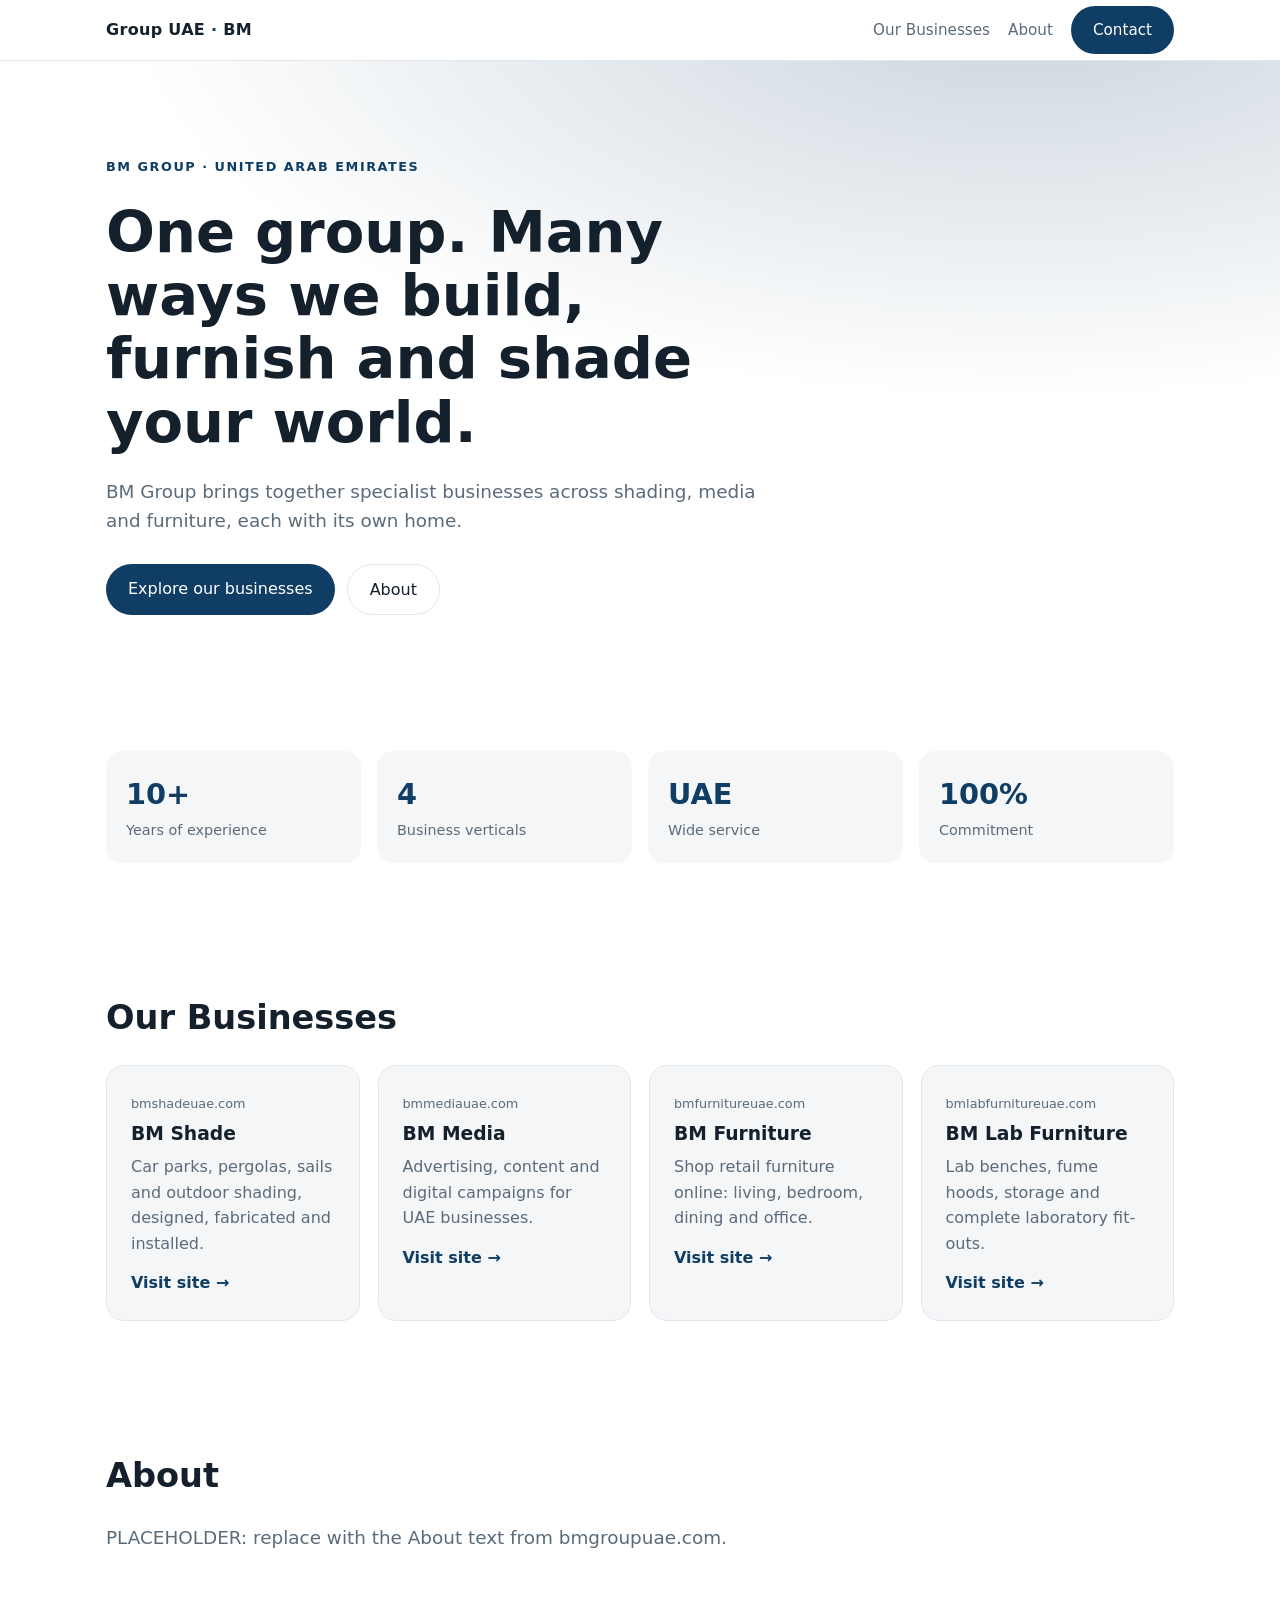
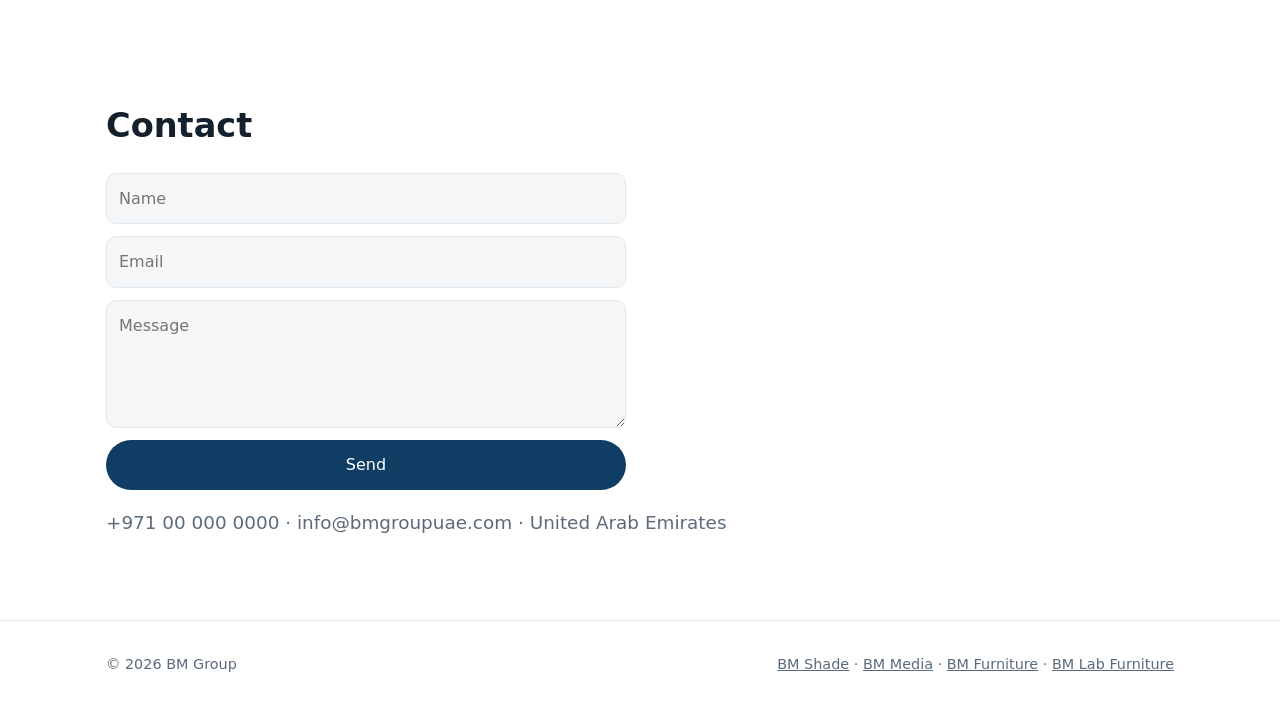
==== sites/main/index.html @ 3928d762 "Add multi-domain static sites for BM Group verticals Co-Authored-By: Claude Sonnet 5.5 <noreply@anth" ====
<!doctype html><html lang="en"><head><meta charset="utf-8"><meta name="viewport" content="width=device-width,initial-scale=1">
<title>BM Group UAE</title><meta name="description" content="BM Group brings together specialist businesses across shading, media and furniture, each with its own home."><link rel="canonical" href="https://bmgroupuae.com/">
<meta property="og:title" content="BM Group UAE"><meta property="og:description" content="BM Group brings together specialist businesses across shading, media and furniture, each with its own home."><meta name="theme-color" content="#0f3d63">
<link rel="stylesheet" href="styles.css"><style>:root{--accent:#0f3d63}</style></head><body>
<header><div class="wrap"><a class="logo" href="/">Group UAE <span>·</span> BM</a><nav><a href="#verticals">Our Businesses</a><a href="#about">About</a><a class="btn" href="#contact">Contact</a></nav></div></header>
<main><section class="hero"><div class="wrap"><div class="kicker">BM Group · United Arab Emirates</div><h1>One group. Many ways we build, furnish and shade your world.</h1><p class="sub">BM Group brings together specialist businesses across shading, media and furniture, each with its own home.</p>
<div class="cta"><a class="btn" href="#verticals">Explore our businesses</a><a class="btn ghost" href="#about">About</a></div></div></section>
<section><div class="wrap stats"><div class="stat reveal"><b>10+</b><span>Years of experience</span></div><div class="stat reveal"><b>4</b><span>Business verticals</span></div><div class="stat reveal"><b>UAE</b><span>Wide service</span></div><div class="stat reveal"><b>100%</b><span>Commitment</span></div></div></section><section id="verticals"><div class="wrap"><h2 class="reveal">Our Businesses</h2><div class="grid"><a class="card reveal" href="https://bmshadeuae.com"><span class="dom">bmshadeuae.com</span><h3>BM Shade</h3><p>Car parks, pergolas, sails and outdoor shading, designed, fabricated and installed.</p><span class="go">Visit site →</span></a><a class="card reveal" href="https://bmmediauae.com"><span class="dom">bmmediauae.com</span><h3>BM Media</h3><p>Advertising, content and digital campaigns for UAE businesses.</p><span class="go">Visit site →</span></a><a class="card reveal" href="https://bmfurnitureuae.com"><span class="dom">bmfurnitureuae.com</span><h3>BM Furniture</h3><p>Shop retail furniture online: living, bedroom, dining and office.</p><span class="go">Visit site →</span></a><a class="card reveal" href="https://bmlabfurnitureuae.com"><span class="dom">bmlabfurnitureuae.com</span><h3>BM Lab Furniture</h3><p>Lab benches, fume hoods, storage and complete laboratory fit-outs.</p><span class="go">Visit site →</span></a></div></div></section>
<section id="about"><div class="wrap"><h2 class="reveal">About</h2><p class="sub reveal">PLACEHOLDER: replace with the About text from bmgroupuae.com.</p></div></section>
<section id="contact"><div class="wrap"><h2>Contact</h2><form id="contactform" data-to="info@bmgroupuae.com"><input name="name" placeholder="Name" required><input name="email" type="email" placeholder="Email" required><textarea name="message" rows="4" placeholder="Message" required></textarea><button class="btn">Send</button></form>
<p class="sub">+971 00 000 0000 · info@bmgroupuae.com · United Arab Emirates</p></div></section></main>
<footer><div class="wrap"><span>© 2026 BM Group</span><span><a href="https://bmshadeuae.com">BM Shade</a> · <a href="https://bmmediauae.com">BM Media</a> · <a href="https://bmfurnitureuae.com">BM Furniture</a> · <a href="https://bmlabfurnitureuae.com">BM Lab Furniture</a></span></div></footer>
<script src="main.js"></script></body></html>
---- sites/main/styles.css ----
:root{--accent:#0f3d63;--bg:#fff;--fg:#14202b;--muted:#5b6b7a;--card:#f4f6f8;--line:#e2e7ec}
@media (prefers-color-scheme:dark){:root{--bg:#0d1319;--fg:#eef2f6;--muted:#9aa9b8;--card:#161e27;--line:#26313d}}
*{box-sizing:border-box}html{scroll-behavior:smooth}
body{margin:0;font:16px/1.6 system-ui,-apple-system,Segoe UI,Roboto,sans-serif;background:var(--bg);color:var(--fg)}
a{color:inherit}.wrap{max-width:1100px;margin:0 auto;padding:0 16px}
header{position:sticky;top:0;z-index:10;background:color-mix(in srgb,var(--bg) 88%,transparent);backdrop-filter:blur(10px);border-bottom:1px solid var(--line)}
header .wrap{display:flex;align-items:center;justify-content:space-between;height:60px;gap:12px}
.logo{font-weight:800;letter-spacing:.02em;text-decoration:none}.logo span{color:var(--accent)}
nav{display:flex;gap:18px;align-items:center;font-size:.95rem}nav a{text-decoration:none;color:var(--muted)}nav a:hover{color:var(--fg)}
.btn{display:inline-block;background:var(--accent);color:#fff!important;padding:12px 22px;border-radius:999px;text-decoration:none;font-weight:600;border:0;cursor:pointer;font:inherit;transition:transform .15s}
.btn:hover{transform:translateY(-2px)}.btn.ghost{background:transparent;color:var(--fg)!important;border:1px solid var(--line)}
.hero{padding:96px 0 72px;background:radial-gradient(900px 400px at 80% -10%,color-mix(in srgb,var(--accent) 22%,transparent),transparent)}
.kicker{color:var(--accent);font-weight:700;text-transform:uppercase;font-size:.8rem;letter-spacing:.12em}
h1{font-size:clamp(2rem,5.5vw,3.6rem);line-height:1.1;margin:.4em 0;max-width:18ch}h2{font-size:clamp(1.5rem,3vw,2.1rem);margin:0 0 .6em}
.sub{color:var(--muted);font-size:1.15rem;max-width:56ch}.cta{display:flex;gap:12px;flex-wrap:wrap;margin-top:28px}
section{padding:64px 0}.stats{display:grid;grid-template-columns:repeat(auto-fit,minmax(150px,1fr));gap:16px}
.stat{background:var(--card);border-radius:16px;padding:20px}.stat b{font-size:1.8rem;color:var(--accent);display:block}.stat span{color:var(--muted);font-size:.9rem}
.grid{display:grid;grid-template-columns:repeat(auto-fill,minmax(240px,1fr));gap:18px}
.card{background:var(--card);border:1px solid var(--line);border-radius:18px;padding:24px;text-decoration:none;display:block;transition:transform .2s,border-color .2s}
.card:hover{transform:translateY(-4px);border-color:var(--accent)}.card h3{margin:.2em 0}.card p{color:var(--muted);margin:.3em 0 0}
.card .go{color:var(--accent);font-weight:600;margin-top:14px;display:inline-block}.card .dom{font-size:.8rem;color:var(--muted)}
.thumb{height:140px;border-radius:12px;margin-bottom:14px;background:linear-gradient(135deg,color-mix(in srgb,var(--accent) 35%,var(--card)),var(--card))}
.price{font-weight:700;color:var(--accent)}.row{display:flex;justify-content:space-between;align-items:center;gap:10px;margin-top:12px}
.chips{display:flex;gap:8px;flex-wrap:wrap;margin-bottom:20px}.chip{border:1px solid var(--line);background:transparent;color:var(--fg);padding:6px 14px;border-radius:999px;cursor:pointer;font:inherit}.chip.on{background:var(--accent);color:#fff;border-color:var(--accent)}
form{display:grid;gap:12px;max-width:520px}input,textarea{padding:12px;border-radius:10px;border:1px solid var(--line);background:var(--card);color:var(--fg);font:inherit}
footer{border-top:1px solid var(--line);padding:32px 0;color:var(--muted);font-size:.9rem}footer .wrap{display:flex;justify-content:space-between;flex-wrap:wrap;gap:12px}
.reveal{opacity:0;transform:translateY(18px);transition:.6s}.reveal.in{opacity:1;transform:none}
#cart{position:fixed;top:0;right:0;height:100%;width:min(380px,100%);background:var(--bg);border-left:1px solid var(--line);padding:20px;transform:translateX(100%);transition:.3s;z-index:20;overflow:auto}
#cart.open{transform:none}.line{display:flex;justify-content:space-between;gap:8px;padding:10px 0;border-bottom:1px solid var(--line)}
@media(max-width:640px){nav a:not(.btn){display:none}}
@media(prefers-reduced-motion:reduce){*{transition:none!important}.reveal{opacity:1;transform:none}}
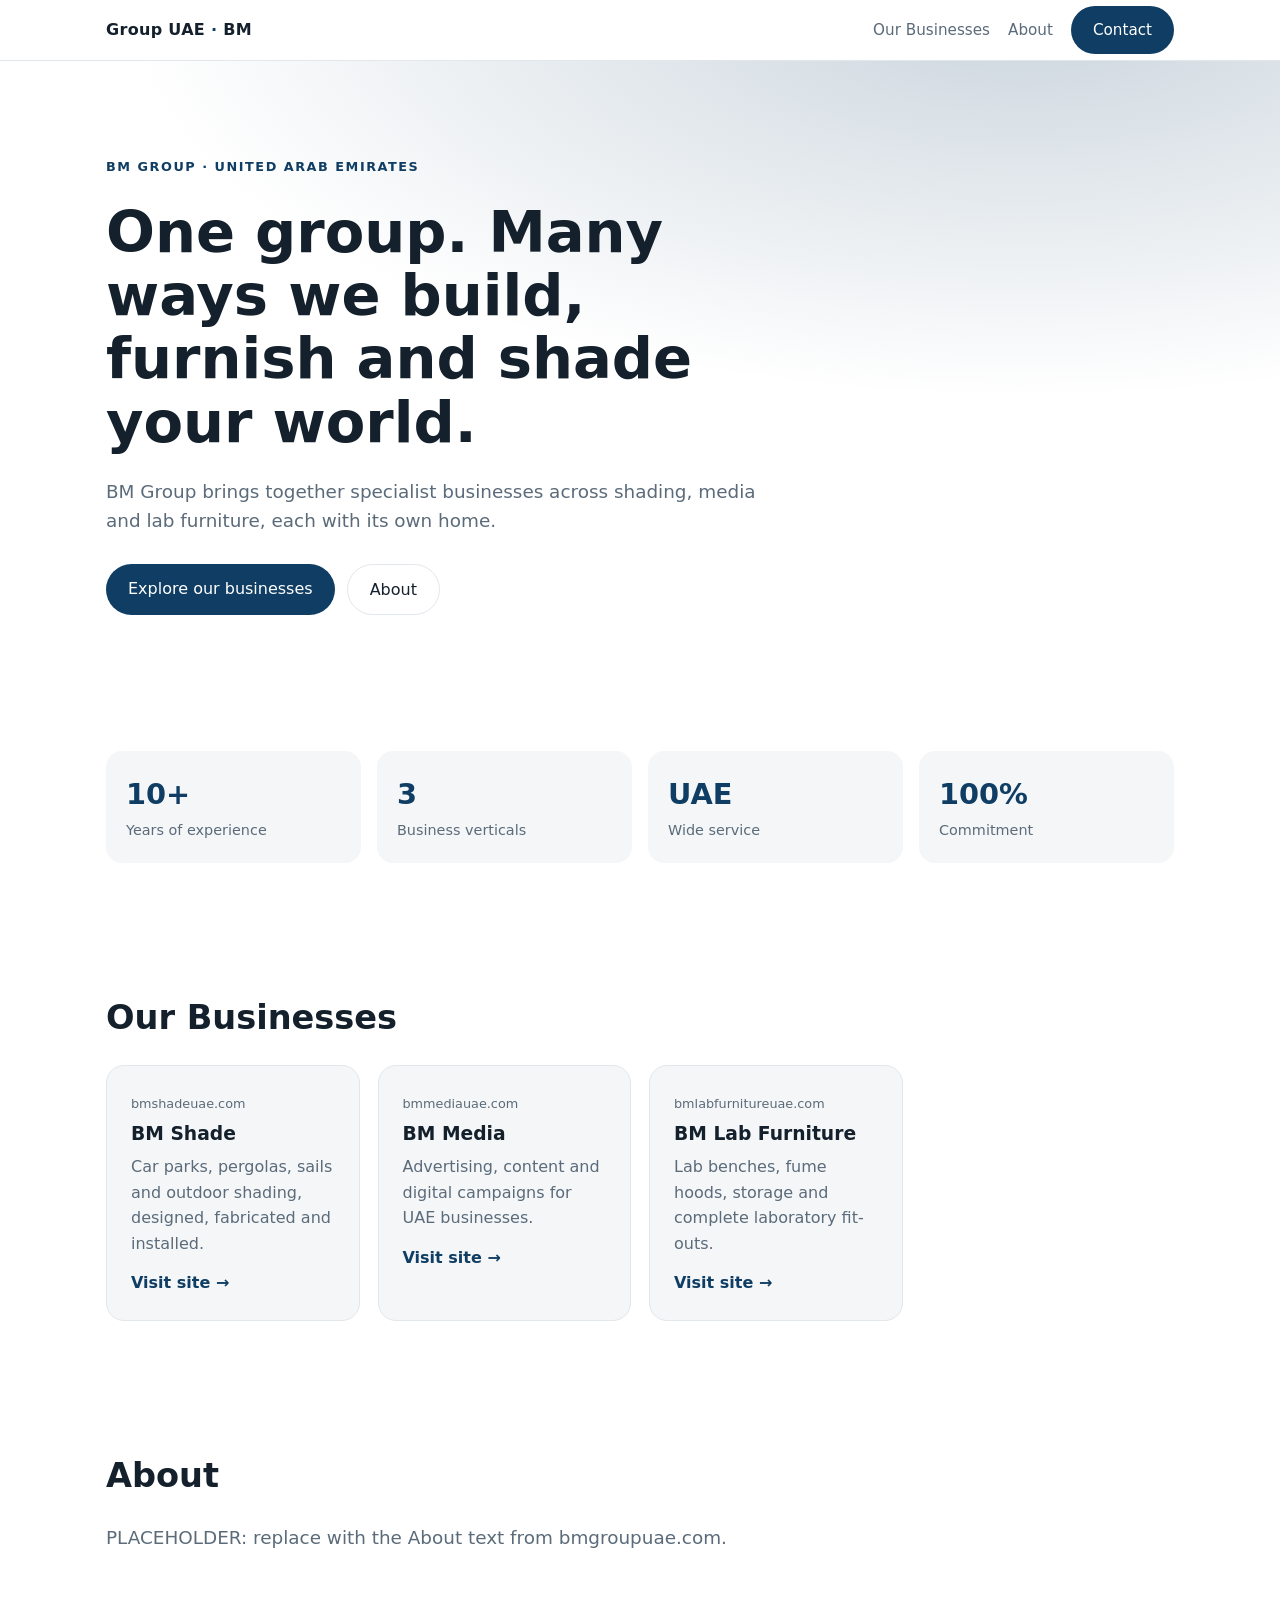
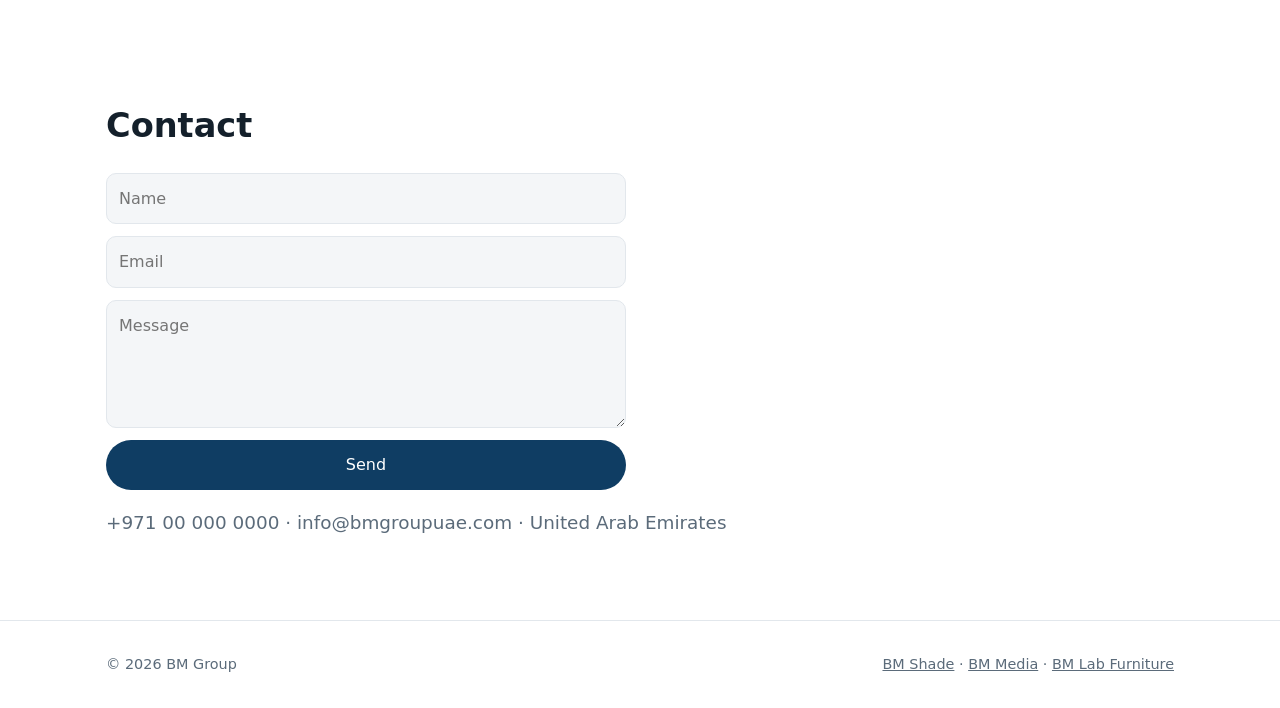
==== commit 30a7aed4: "Remove bmfurnitureuae.com (out of scope) and its shop code Co-Authored-By: Claude Sonnet 5.5 <norepl" ====
--- a/sites/main/index.html
+++ b/sites/main/index.html
@@ -1,13 +1,13 @@
 <!doctype html><html lang="en"><head><meta charset="utf-8"><meta name="viewport" content="width=device-width,initial-scale=1">
-<title>BM Group UAE</title><meta name="description" content="BM Group brings together specialist businesses across shading, media and furniture, each with its own home."><link rel="canonical" href="https://bmgroupuae.com/">
-<meta property="og:title" content="BM Group UAE"><meta property="og:description" content="BM Group brings together specialist businesses across shading, media and furniture, each with its own home."><meta name="theme-color" content="#0f3d63">
+<title>BM Group UAE</title><meta name="description" content="BM Group brings together specialist businesses across shading, media and lab furniture, each with its own home."><link rel="canonical" href="https://bmgroupuae.com/">
+<meta property="og:title" content="BM Group UAE"><meta property="og:description" content="BM Group brings together specialist businesses across shading, media and lab furniture, each with its own home."><meta name="theme-color" content="#0f3d63">
 <link rel="stylesheet" href="styles.css"><style>:root{--accent:#0f3d63}</style></head><body>
 <header><div class="wrap"><a class="logo" href="/">Group UAE <span>·</span> BM</a><nav><a href="#verticals">Our Businesses</a><a href="#about">About</a><a class="btn" href="#contact">Contact</a></nav></div></header>
-<main><section class="hero"><div class="wrap"><div class="kicker">BM Group · United Arab Emirates</div><h1>One group. Many ways we build, furnish and shade your world.</h1><p class="sub">BM Group brings together specialist businesses across shading, media and furniture, each with its own home.</p>
+<main><section class="hero"><div class="wrap"><div class="kicker">BM Group · United Arab Emirates</div><h1>One group. Many ways we build, furnish and shade your world.</h1><p class="sub">BM Group brings together specialist businesses across shading, media and lab furniture, each with its own home.</p>
 <div class="cta"><a class="btn" href="#verticals">Explore our businesses</a><a class="btn ghost" href="#about">About</a></div></div></section>
-<section><div class="wrap stats"><div class="stat reveal"><b>10+</b><span>Years of experience</span></div><div class="stat reveal"><b>4</b><span>Business verticals</span></div><div class="stat reveal"><b>UAE</b><span>Wide service</span></div><div class="stat reveal"><b>100%</b><span>Commitment</span></div></div></section><section id="verticals"><div class="wrap"><h2 class="reveal">Our Businesses</h2><div class="grid"><a class="card reveal" href="https://bmshadeuae.com"><span class="dom">bmshadeuae.com</span><h3>BM Shade</h3><p>Car parks, pergolas, sails and outdoor shading, designed, fabricated and installed.</p><span class="go">Visit site →</span></a><a class="card reveal" href="https://bmmediauae.com"><span class="dom">bmmediauae.com</span><h3>BM Media</h3><p>Advertising, content and digital campaigns for UAE businesses.</p><span class="go">Visit site →</span></a><a class="card reveal" href="https://bmfurnitureuae.com"><span class="dom">bmfurnitureuae.com</span><h3>BM Furniture</h3><p>Shop retail furniture online: living, bedroom, dining and office.</p><span class="go">Visit site →</span></a><a class="card reveal" href="https://bmlabfurnitureuae.com"><span class="dom">bmlabfurnitureuae.com</span><h3>BM Lab Furniture</h3><p>Lab benches, fume hoods, storage and complete laboratory fit-outs.</p><span class="go">Visit site →</span></a></div></div></section>
+<section><div class="wrap stats"><div class="stat reveal"><b>10+</b><span>Years of experience</span></div><div class="stat reveal"><b>3</b><span>Business verticals</span></div><div class="stat reveal"><b>UAE</b><span>Wide service</span></div><div class="stat reveal"><b>100%</b><span>Commitment</span></div></div></section><section id="verticals"><div class="wrap"><h2 class="reveal">Our Businesses</h2><div class="grid"><a class="card reveal" href="https://bmshadeuae.com"><span class="dom">bmshadeuae.com</span><h3>BM Shade</h3><p>Car parks, pergolas, sails and outdoor shading, designed, fabricated and installed.</p><span class="go">Visit site →</span></a><a class="card reveal" href="https://bmmediauae.com"><span class="dom">bmmediauae.com</span><h3>BM Media</h3><p>Advertising, content and digital campaigns for UAE businesses.</p><span class="go">Visit site →</span></a><a class="card reveal" href="https://bmlabfurnitureuae.com"><span class="dom">bmlabfurnitureuae.com</span><h3>BM Lab Furniture</h3><p>Lab benches, fume hoods, storage and complete laboratory fit-outs.</p><span class="go">Visit site →</span></a></div></div></section>
 <section id="about"><div class="wrap"><h2 class="reveal">About</h2><p class="sub reveal">PLACEHOLDER: replace with the About text from bmgroupuae.com.</p></div></section>
 <section id="contact"><div class="wrap"><h2>Contact</h2><form id="contactform" data-to="info@bmgroupuae.com"><input name="name" placeholder="Name" required><input name="email" type="email" placeholder="Email" required><textarea name="message" rows="4" placeholder="Message" required></textarea><button class="btn">Send</button></form>
 <p class="sub">+971 00 000 0000 · info@bmgroupuae.com · United Arab Emirates</p></div></section></main>
-<footer><div class="wrap"><span>© 2026 BM Group</span><span><a href="https://bmshadeuae.com">BM Shade</a> · <a href="https://bmmediauae.com">BM Media</a> · <a href="https://bmfurnitureuae.com">BM Furniture</a> · <a href="https://bmlabfurnitureuae.com">BM Lab Furniture</a></span></div></footer>
+<footer><div class="wrap"><span>© 2026 BM Group</span><span><a href="https://bmshadeuae.com">BM Shade</a> · <a href="https://bmmediauae.com">BM Media</a> · <a href="https://bmlabfurnitureuae.com">BM Lab Furniture</a></span></div></footer>
 <script src="main.js"></script></body></html>
--- a/sites/main/styles.css
+++ b/sites/main/styles.css
@@ -25,7 +25,5 @@
 form{display:grid;gap:12px;max-width:520px}input,textarea{padding:12px;border-radius:10px;border:1px solid var(--line);background:var(--card);color:var(--fg);font:inherit}
 footer{border-top:1px solid var(--line);padding:32px 0;color:var(--muted);font-size:.9rem}footer .wrap{display:flex;justify-content:space-between;flex-wrap:wrap;gap:12px}
 .reveal{opacity:0;transform:translateY(18px);transition:.6s}.reveal.in{opacity:1;transform:none}
-#cart{position:fixed;top:0;right:0;height:100%;width:min(380px,100%);background:var(--bg);border-left:1px solid var(--line);padding:20px;transform:translateX(100%);transition:.3s;z-index:20;overflow:auto}
-#cart.open{transform:none}.line{display:flex;justify-content:space-between;gap:8px;padding:10px 0;border-bottom:1px solid var(--line)}
 @media(max-width:640px){nav a:not(.btn){display:none}}
 @media(prefers-reduced-motion:reduce){*{transition:none!important}.reveal{opacity:1;transform:none}}
